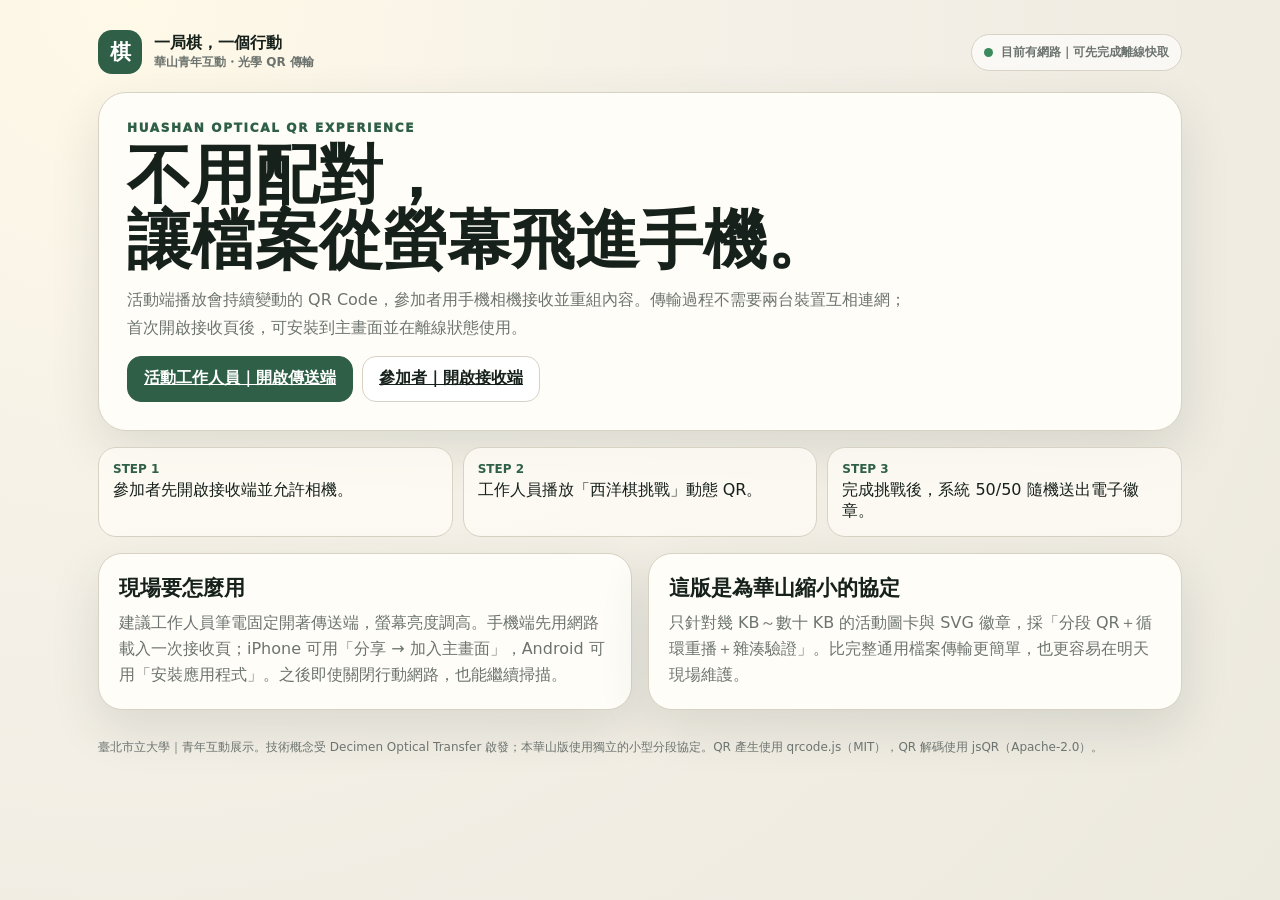
==== index.html @ f273555b "Add files via upload Initial Huashan optical QR" ====
<!doctype html><html lang="zh-Hant"><head><meta charset="utf-8"><meta name="viewport" content="width=device-width,initial-scale=1,viewport-fit=cover"><meta name="theme-color" content="#2f6047"><link rel="manifest" href="manifest.webmanifest"><link rel="stylesheet" href="styles.css"><title>一局棋，一個行動｜離線動態 QR</title></head><body>
<main class="shell"><header class="top"><div class="brand"><div class="mark">棋</div><div>一局棋，一個行動<small>華山青年互動・光學 QR 傳輸</small></div></div><div class="pill offline"><span class="dot" id="netDot"></span><span id="netText">檢查狀態</span></div></header>
<section class="hero"><div class="kicker">HUASHAN OPTICAL QR EXPERIENCE</div><h1>不用配對，<br>讓檔案從螢幕飛進手機。</h1><p>活動端播放會持續變動的 QR Code，參加者用手機相機接收並重組內容。傳輸過程不需要兩台裝置互相連網；首次開啟接收頁後，可安裝到主畫面並在離線狀態使用。</p><div class="actions"><a class="btn primary" href="sender.html">活動工作人員｜開啟傳送端</a><a class="btn" href="receiver.html">參加者｜開啟接收端</a></div></section>
<section class="steps"><div class="step"><b>STEP 1</b>參加者先開啟接收端並允許相機。</div><div class="step"><b>STEP 2</b>工作人員播放「西洋棋挑戰」動態 QR。</div><div class="step"><b>STEP 3</b>完成挑戰後，系統 50/50 隨機送出電子徽章。</div></section>
<section class="grid"><article class="card"><h2>現場要怎麼用</h2><p>建議工作人員筆電固定開著傳送端，螢幕亮度調高。手機端先用網路載入一次接收頁；iPhone 可用「分享 → 加入主畫面」，Android 可用「安裝應用程式」。之後即使關閉行動網路，也能繼續掃描。</p></article><article class="card"><h2>這版是為華山縮小的協定</h2><p>只針對幾 KB～數十 KB 的活動圖卡與 SVG 徽章，採「分段 QR＋循環重播＋雜湊驗證」。比完整通用檔案傳輸更簡單，也更容易在明天現場維護。</p></article></section>
<footer class="footer">臺北市立大學｜青年互動展示。技術概念受 Decimen Optical Transfer 啟發；本華山版使用獨立的小型分段協定。QR 產生使用 qrcode.js（MIT），QR 解碼使用 jsQR（Apache-2.0）。</footer></main>
<script>function net(){const on=navigator.onLine;document.querySelector('#netDot').className='dot '+(on?'ok':'bad');document.querySelector('#netText').textContent=on?'目前有網路｜可先完成離線快取':'目前離線｜若曾載入過即可使用'}addEventListener('online',net);addEventListener('offline',net);net();if('serviceWorker'in navigator)navigator.serviceWorker.register('./sw.js').catch(()=>{});</script></body></html>
---- styles.css ----
:root{--bg:#f4f0e7;--paper:#fffdf7;--ink:#17211c;--muted:#6d746f;--green:#2f6047;--green2:#173e2c;--gold:#d9ad45;--red:#a94a43;--line:#d8d2c5;--shadow:0 18px 50px rgba(32,49,39,.12);font-family:"Noto Sans TC","PingFang TC","Microsoft JhengHei",system-ui,sans-serif;color:var(--ink);background:var(--bg)}*{box-sizing:border-box}body{margin:0;background:radial-gradient(circle at 10% 0%,#fff9e8 0,#f4f0e7 42%,#ece9df 100%);min-height:100vh;color:var(--ink)}a{color:inherit}.shell{max-width:1120px;margin:0 auto;padding:18px}.top{display:flex;align-items:center;justify-content:space-between;gap:12px;padding:12px 0 18px}.brand{display:flex;align-items:center;gap:12px;font-weight:900}.mark{width:44px;height:44px;border-radius:14px;background:var(--green);color:#fff;display:grid;place-items:center;font-size:21px}.brand small{display:block;color:var(--muted);font-size:12px;font-weight:700}.pill{border:1px solid var(--line);border-radius:999px;padding:9px 12px;background:rgba(255,255,255,.65);font-size:12px;font-weight:800;color:var(--muted)}.hero{background:var(--paper);border:1px solid var(--line);border-radius:28px;padding:28px;box-shadow:var(--shadow)}.kicker{color:var(--green);font-size:12px;font-weight:1000;letter-spacing:.14em}.hero h1{font-size:clamp(34px,6vw,64px);line-height:1.02;margin:8px 0 12px}.hero p{color:var(--muted);line-height:1.75;max-width:780px;margin:0}.grid{display:grid;grid-template-columns:1fr 1fr;gap:16px;margin-top:16px}.card{background:var(--paper);border:1px solid var(--line);border-radius:24px;padding:20px;box-shadow:var(--shadow)}.card h2{margin:0 0 8px;font-size:21px}.card p{margin:0;color:var(--muted);line-height:1.65}.btn{appearance:none;border:1px solid var(--line);background:#fff;color:var(--ink);min-height:46px;padding:11px 16px;border-radius:14px;font-weight:900;cursor:pointer}.btn:hover{filter:brightness(.99)}.btn.primary{background:var(--green);border-color:var(--green);color:#fff}.btn.gold{background:var(--gold);border-color:var(--gold);color:#1d221f}.btn.danger{background:#fff3f1;border-color:#e4b8b3;color:#7b2f2a}.btn:disabled{opacity:.45;cursor:not-allowed}.actions{display:flex;gap:9px;flex-wrap:wrap;margin-top:14px}.status{border:1px solid var(--line);background:#f7f5ef;border-radius:16px;padding:12px 14px;margin-top:14px;color:var(--muted);font-size:13px;line-height:1.55}.status strong{color:var(--ink)}.qr-stage{background:#111815;border-radius:26px;padding:20px;display:grid;place-items:center;min-height:560px;position:relative;overflow:hidden}.qr-paper{background:#fff;border-radius:18px;padding:18px;display:grid;place-items:center;box-shadow:0 14px 36px rgba(0,0,0,.28)}#qrcode canvas,#qrcode img{display:block;max-width:min(68vw,520px);height:auto!important}.qr-meta{position:absolute;left:16px;right:16px;bottom:14px;color:#e8eee9;display:flex;justify-content:space-between;gap:10px;flex-wrap:wrap;font-size:12px;font-weight:800;text-shadow:0 1px 2px #000}.kiosk{display:grid;grid-template-columns:minmax(300px,.68fr) minmax(420px,1.32fr);gap:16px}.choice{display:grid;gap:10px}.choice .btn{width:100%;text-align:left;padding:16px}.choice .btn span{display:block;font-size:12px;font-weight:700;opacity:.68;margin-top:3px}.badge-result{border:1px dashed #bba45f;background:#fff9e6;border-radius:16px;padding:12px;margin-top:12px;display:none}.badge-result.show{display:block}.camera-card{overflow:hidden}.video-wrap{position:relative;border-radius:22px;overflow:hidden;background:#111815;aspect-ratio:3/4;max-height:640px}.video-wrap video{width:100%;height:100%;object-fit:cover;display:block}.scan-guide{position:absolute;inset:12%;border:3px solid rgba(255,255,255,.92);border-radius:24px;box-shadow:0 0 0 999px rgba(0,0,0,.16)}.scan-guide:before,.scan-guide:after{content:"";position:absolute;width:34px;height:34px;border-color:var(--gold)}.scan-guide:before{left:-3px;top:-3px;border-left:6px solid var(--gold);border-top:6px solid var(--gold);border-radius:10px 0 0}.scan-guide:after{right:-3px;bottom:-3px;border-right:6px solid var(--gold);border-bottom:6px solid var(--gold);border-radius:0 0 10px}.progress{height:12px;border-radius:999px;background:#e4e0d7;overflow:hidden;margin-top:12px}.progress>div{height:100%;width:0;background:var(--green);transition:width .15s ease}.receive-result{display:none;margin-top:14px}.receive-result.show{display:block}.preview{border:1px solid var(--line);border-radius:18px;padding:10px;background:white;text-align:center}.preview img{max-width:100%;max-height:520px;display:block;margin:auto}.small{font-size:12px;color:var(--muted);line-height:1.55}.offline{display:flex;align-items:center;gap:8px}.dot{width:9px;height:9px;border-radius:50%;background:#aaa}.dot.ok{background:#3b8b5d}.dot.bad{background:#b85c52}.footer{padding:28px 0 10px;color:var(--muted);font-size:12px;line-height:1.6}.steps{display:grid;grid-template-columns:repeat(3,1fr);gap:10px;margin-top:16px}.step{background:rgba(255,253,247,.78);border:1px solid var(--line);border-radius:18px;padding:14px}.step b{display:block;color:var(--green);font-size:12px;margin-bottom:4px}.code-note{font-family:ui-monospace,SFMono-Regular,Menlo,monospace;font-size:11px;word-break:break-all;background:#f2f0ea;border-radius:12px;padding:10px;margin-top:10px;color:#5d655f}@media(max-width:840px){.grid,.kiosk{grid-template-columns:1fr}.qr-stage{min-height:430px}.steps{grid-template-columns:1fr}.hero{padding:22px}.shell{padding:12px}.brand small{display:none}}@media(prefers-reduced-motion:reduce){*{scroll-behavior:auto!important;transition:none!important}}
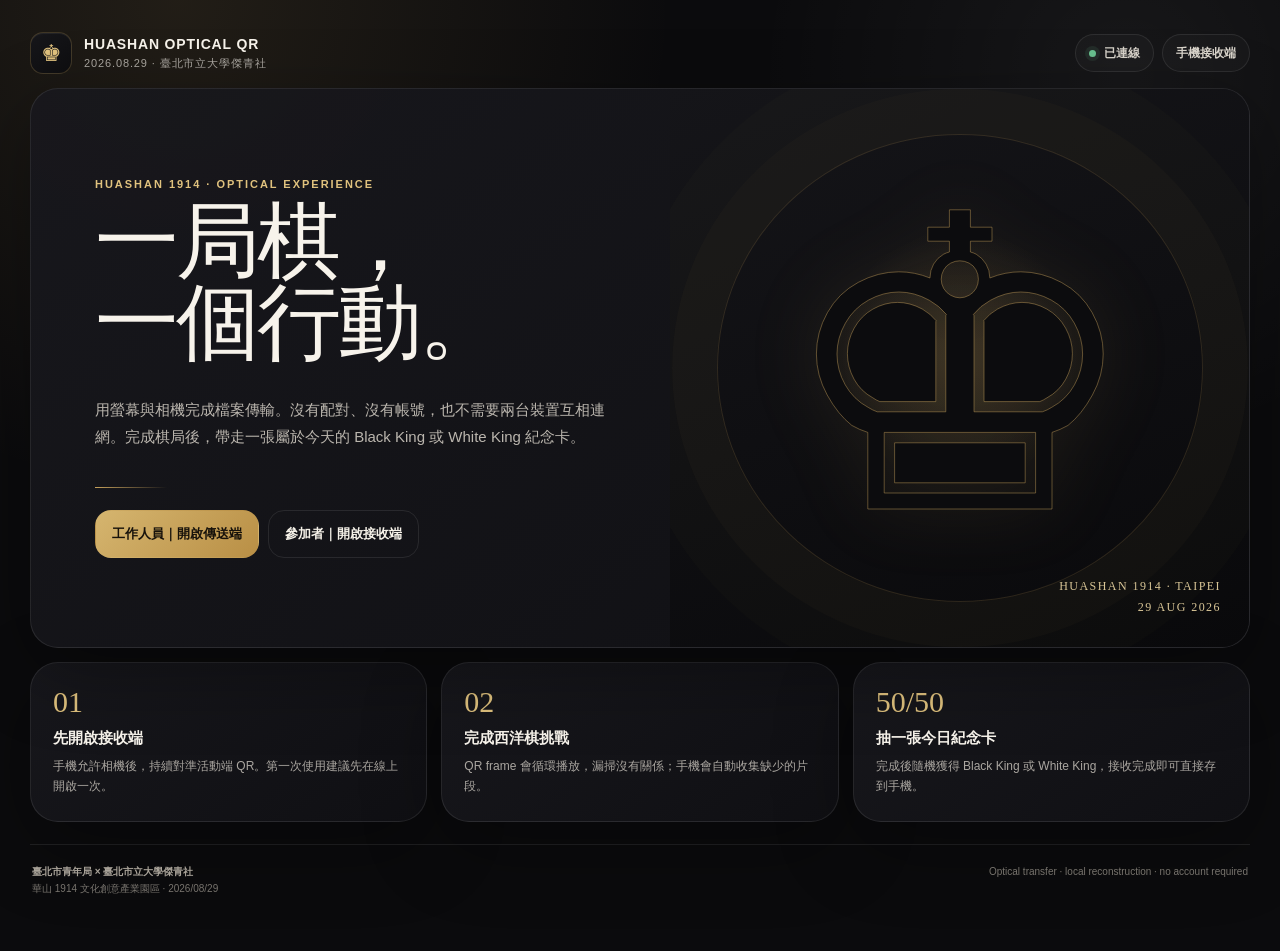
==== commit 6de0d744: "Add files via upload" ====
--- a/index.html
+++ b/index.html
@@ -1,7 +1,79 @@
-<!doctype html><html lang="zh-Hant"><head><meta charset="utf-8"><meta name="viewport" content="width=device-width,initial-scale=1,viewport-fit=cover"><meta name="theme-color" content="#2f6047"><link rel="manifest" href="manifest.webmanifest"><link rel="stylesheet" href="styles.css"><title>一局棋，一個行動｜離線動態 QR</title></head><body>
-<main class="shell"><header class="top"><div class="brand"><div class="mark">棋</div><div>一局棋，一個行動<small>華山青年互動・光學 QR 傳輸</small></div></div><div class="pill offline"><span class="dot" id="netDot"></span><span id="netText">檢查狀態</span></div></header>
-<section class="hero"><div class="kicker">HUASHAN OPTICAL QR EXPERIENCE</div><h1>不用配對，<br>讓檔案從螢幕飛進手機。</h1><p>活動端播放會持續變動的 QR Code，參加者用手機相機接收並重組內容。傳輸過程不需要兩台裝置互相連網；首次開啟接收頁後，可安裝到主畫面並在離線狀態使用。</p><div class="actions"><a class="btn primary" href="sender.html">活動工作人員｜開啟傳送端</a><a class="btn" href="receiver.html">參加者｜開啟接收端</a></div></section>
-<section class="steps"><div class="step"><b>STEP 1</b>參加者先開啟接收端並允許相機。</div><div class="step"><b>STEP 2</b>工作人員播放「西洋棋挑戰」動態 QR。</div><div class="step"><b>STEP 3</b>完成挑戰後，系統 50/50 隨機送出電子徽章。</div></section>
-<section class="grid"><article class="card"><h2>現場要怎麼用</h2><p>建議工作人員筆電固定開著傳送端，螢幕亮度調高。手機端先用網路載入一次接收頁；iPhone 可用「分享 → 加入主畫面」，Android 可用「安裝應用程式」。之後即使關閉行動網路，也能繼續掃描。</p></article><article class="card"><h2>這版是為華山縮小的協定</h2><p>只針對幾 KB～數十 KB 的活動圖卡與 SVG 徽章，採「分段 QR＋循環重播＋雜湊驗證」。比完整通用檔案傳輸更簡單，也更容易在明天現場維護。</p></article></section>
-<footer class="footer">臺北市立大學｜青年互動展示。技術概念受 Decimen Optical Transfer 啟發；本華山版使用獨立的小型分段協定。QR 產生使用 qrcode.js（MIT），QR 解碼使用 jsQR（Apache-2.0）。</footer></main>
-<script>function net(){const on=navigator.onLine;document.querySelector('#netDot').className='dot '+(on?'ok':'bad');document.querySelector('#netText').textContent=on?'目前有網路｜可先完成離線快取':'目前離線｜若曾載入過即可使用'}addEventListener('online',net);addEventListener('offline',net);net();if('serviceWorker'in navigator)navigator.serviceWorker.register('./sw.js').catch(()=>{});</script></body></html>
+<!doctype html>
+<html lang="zh-Hant">
+<head>
+  <meta charset="utf-8">
+  <meta name="viewport" content="width=device-width,initial-scale=1,viewport-fit=cover">
+  <meta name="theme-color" content="#0b0b0d">
+  <link rel="manifest" href="manifest.webmanifest">
+  <link rel="stylesheet" href="styles.css">
+  <title>Huashan Optical QR｜一局棋，一個行動</title>
+</head>
+<body>
+  <main class="site-shell">
+    <header class="site-header">
+      <a class="brand" href="index.html">
+        <div class="brand-mark">♚</div>
+        <div class="brand-copy">
+          <strong>HUASHAN OPTICAL QR</strong>
+          <span>2026.08.29 · 臺北市立大學傑青社</span>
+        </div>
+      </a>
+      <div class="top-actions">
+        <div class="status-pill"><span class="dot" id="netDot"></span><span id="netText">檢查連線</span></div>
+        <a class="nav-link" href="receiver.html">手機接收端</a>
+      </div>
+    </header>
+
+    <section class="panel home-hero">
+      <div class="home-copy">
+        <div class="eyebrow">HUASHAN 1914 · OPTICAL EXPERIENCE</div>
+        <h1 class="display-title">一局棋，<br>一個行動。</h1>
+        <p class="lead">用螢幕與相機完成檔案傳輸。沒有配對、沒有帳號，也不需要兩台裝置互相連網。完成棋局後，帶走一張屬於今天的 Black King 或 White King 紀念卡。</p>
+        <div class="gold-line"></div>
+        <div class="actions-row">
+          <a class="btn primary" href="sender.html">工作人員｜開啟傳送端</a>
+          <a class="btn ghost" href="receiver.html">參加者｜開啟接收端</a>
+        </div>
+      </div>
+      <div class="home-visual">
+        <div class="event-stamp">HUASHAN 1914 · TAIPEI<br>29 AUG 2026</div>
+      </div>
+    </section>
+
+    <section class="home-grid">
+      <article class="panel info-card">
+        <div class="info-num">01</div>
+        <h3>先開啟接收端</h3>
+        <p>手機允許相機後，持續對準活動端 QR。第一次使用建議先在線上開啟一次。</p>
+      </article>
+      <article class="panel info-card">
+        <div class="info-num">02</div>
+        <h3>完成西洋棋挑戰</h3>
+        <p>QR frame 會循環播放，漏掃沒有關係；手機會自動收集缺少的片段。</p>
+      </article>
+      <article class="panel info-card">
+        <div class="info-num">50/50</div>
+        <h3>抽一張今日紀念卡</h3>
+        <p>完成後隨機獲得 Black King 或 White King，接收完成即可直接存到手機。</p>
+      </article>
+    </section>
+
+    <footer class="footer">
+      <div><strong>臺北市青年局 × 臺北市立大學傑青社</strong><br>華山 1914 文化創意產業園區 · 2026/08/29</div>
+      <div>Optical transfer · local reconstruction · no account required</div>
+    </footer>
+  </main>
+
+  <script>
+    function updateNetwork(){
+      const online=navigator.onLine;
+      document.querySelector('#netDot').className='dot '+(online?'ok':'bad');
+      document.querySelector('#netText').textContent=online?'已連線':'離線模式';
+    }
+    addEventListener('online',updateNetwork);
+    addEventListener('offline',updateNetwork);
+    updateNetwork();
+    if('serviceWorker' in navigator) navigator.serviceWorker.register('./sw.js').catch(()=>{});
+  </script>
+</body>
+</html>
--- a/styles.css
+++ b/styles.css
@@ -1 +1,266 @@
-:root{--bg:#f4f0e7;--paper:#fffdf7;--ink:#17211c;--muted:#6d746f;--green:#2f6047;--green2:#173e2c;--gold:#d9ad45;--red:#a94a43;--line:#d8d2c5;--shadow:0 18px 50px rgba(32,49,39,.12);font-family:"Noto Sans TC","PingFang TC","Microsoft JhengHei",system-ui,sans-serif;color:var(--ink);background:var(--bg)}*{box-sizing:border-box}body{margin:0;background:radial-gradient(circle at 10% 0%,#fff9e8 0,#f4f0e7 42%,#ece9df 100%);min-height:100vh;color:var(--ink)}a{color:inherit}.shell{max-width:1120px;margin:0 auto;padding:18px}.top{display:flex;align-items:center;justify-content:space-between;gap:12px;padding:12px 0 18px}.brand{display:flex;align-items:center;gap:12px;font-weight:900}.mark{width:44px;height:44px;border-radius:14px;background:var(--green);color:#fff;display:grid;place-items:center;font-size:21px}.brand small{display:block;color:var(--muted);font-size:12px;font-weight:700}.pill{border:1px solid var(--line);border-radius:999px;padding:9px 12px;background:rgba(255,255,255,.65);font-size:12px;font-weight:800;color:var(--muted)}.hero{background:var(--paper);border:1px solid var(--line);border-radius:28px;padding:28px;box-shadow:var(--shadow)}.kicker{color:var(--green);font-size:12px;font-weight:1000;letter-spacing:.14em}.hero h1{font-size:clamp(34px,6vw,64px);line-height:1.02;margin:8px 0 12px}.hero p{color:var(--muted);line-height:1.75;max-width:780px;margin:0}.grid{display:grid;grid-template-columns:1fr 1fr;gap:16px;margin-top:16px}.card{background:var(--paper);border:1px solid var(--line);border-radius:24px;padding:20px;box-shadow:var(--shadow)}.card h2{margin:0 0 8px;font-size:21px}.card p{margin:0;color:var(--muted);line-height:1.65}.btn{appearance:none;border:1px solid var(--line);background:#fff;color:var(--ink);min-height:46px;padding:11px 16px;border-radius:14px;font-weight:900;cursor:pointer}.btn:hover{filter:brightness(.99)}.btn.primary{background:var(--green);border-color:var(--green);color:#fff}.btn.gold{background:var(--gold);border-color:var(--gold);color:#1d221f}.btn.danger{background:#fff3f1;border-color:#e4b8b3;color:#7b2f2a}.btn:disabled{opacity:.45;cursor:not-allowed}.actions{display:flex;gap:9px;flex-wrap:wrap;margin-top:14px}.status{border:1px solid var(--line);background:#f7f5ef;border-radius:16px;padding:12px 14px;margin-top:14px;color:var(--muted);font-size:13px;line-height:1.55}.status strong{color:var(--ink)}.qr-stage{background:#111815;border-radius:26px;padding:20px;display:grid;place-items:center;min-height:560px;position:relative;overflow:hidden}.qr-paper{background:#fff;border-radius:18px;padding:18px;display:grid;place-items:center;box-shadow:0 14px 36px rgba(0,0,0,.28)}#qrcode canvas,#qrcode img{display:block;max-width:min(68vw,520px);height:auto!important}.qr-meta{position:absolute;left:16px;right:16px;bottom:14px;color:#e8eee9;display:flex;justify-content:space-between;gap:10px;flex-wrap:wrap;font-size:12px;font-weight:800;text-shadow:0 1px 2px #000}.kiosk{display:grid;grid-template-columns:minmax(300px,.68fr) minmax(420px,1.32fr);gap:16px}.choice{display:grid;gap:10px}.choice .btn{width:100%;text-align:left;padding:16px}.choice .btn span{display:block;font-size:12px;font-weight:700;opacity:.68;margin-top:3px}.badge-result{border:1px dashed #bba45f;background:#fff9e6;border-radius:16px;padding:12px;margin-top:12px;display:none}.badge-result.show{display:block}.camera-card{overflow:hidden}.video-wrap{position:relative;border-radius:22px;overflow:hidden;background:#111815;aspect-ratio:3/4;max-height:640px}.video-wrap video{width:100%;height:100%;object-fit:cover;display:block}.scan-guide{position:absolute;inset:12%;border:3px solid rgba(255,255,255,.92);border-radius:24px;box-shadow:0 0 0 999px rgba(0,0,0,.16)}.scan-guide:before,.scan-guide:after{content:"";position:absolute;width:34px;height:34px;border-color:var(--gold)}.scan-guide:before{left:-3px;top:-3px;border-left:6px solid var(--gold);border-top:6px solid var(--gold);border-radius:10px 0 0}.scan-guide:after{right:-3px;bottom:-3px;border-right:6px solid var(--gold);border-bottom:6px solid var(--gold);border-radius:0 0 10px}.progress{height:12px;border-radius:999px;background:#e4e0d7;overflow:hidden;margin-top:12px}.progress>div{height:100%;width:0;background:var(--green);transition:width .15s ease}.receive-result{display:none;margin-top:14px}.receive-result.show{display:block}.preview{border:1px solid var(--line);border-radius:18px;padding:10px;background:white;text-align:center}.preview img{max-width:100%;max-height:520px;display:block;margin:auto}.small{font-size:12px;color:var(--muted);line-height:1.55}.offline{display:flex;align-items:center;gap:8px}.dot{width:9px;height:9px;border-radius:50%;background:#aaa}.dot.ok{background:#3b8b5d}.dot.bad{background:#b85c52}.footer{padding:28px 0 10px;color:var(--muted);font-size:12px;line-height:1.6}.steps{display:grid;grid-template-columns:repeat(3,1fr);gap:10px;margin-top:16px}.step{background:rgba(255,253,247,.78);border:1px solid var(--line);border-radius:18px;padding:14px}.step b{display:block;color:var(--green);font-size:12px;margin-bottom:4px}.code-note{font-family:ui-monospace,SFMono-Regular,Menlo,monospace;font-size:11px;word-break:break-all;background:#f2f0ea;border-radius:12px;padding:10px;margin-top:10px;color:#5d655f}@media(max-width:840px){.grid,.kiosk{grid-template-columns:1fr}.qr-stage{min-height:430px}.steps{grid-template-columns:1fr}.hero{padding:22px}.shell{padding:12px}.brand small{display:none}}@media(prefers-reduced-motion:reduce){*{scroll-behavior:auto!important;transition:none!important}}
+:root{
+  --bg:#0b0b0d;
+  --panel:#121216;
+  --panel-2:#17171c;
+  --ivory:#f4efe5;
+  --paper:#fbf8f1;
+  --gold:#c6a15b;
+  --gold-2:#e0c27e;
+  --line:rgba(198,161,91,.26);
+  --line-soft:rgba(255,255,255,.09);
+  --text:#f7f3eb;
+  --muted:#aaa6a0;
+  --ink:#171616;
+  --success:#69c18f;
+  --danger:#d97474;
+  --shadow:0 24px 80px rgba(0,0,0,.32);
+  --radius:28px;
+}
+*{box-sizing:border-box}
+html{scroll-behavior:smooth}
+html,body{margin:0;min-height:100%;background:var(--bg);color:var(--text);font-family:"PingFang TC","Noto Sans TC","Microsoft JhengHei",-apple-system,BlinkMacSystemFont,"Segoe UI",sans-serif}
+body{
+  background:
+    radial-gradient(circle at 14% 0%,rgba(198,161,91,.12),transparent 34%),
+    radial-gradient(circle at 88% 8%,rgba(255,255,255,.05),transparent 26%),
+    #0b0b0d;
+}
+a{color:inherit;text-decoration:none}
+button,input{font:inherit}
+button{color:inherit}
+::selection{background:var(--gold);color:#111}
+
+.site-shell{width:min(1220px,calc(100% - 32px));margin:0 auto;padding:18px 0 54px}
+.site-header{height:70px;display:flex;align-items:center;justify-content:space-between;gap:18px}
+.brand{display:flex;align-items:center;gap:12px;min-width:0}
+.brand-mark{
+  width:42px;height:42px;border-radius:13px;display:grid;place-items:center;
+  border:1px solid var(--line);background:linear-gradient(145deg,#17171b,#0e0e10);
+  color:var(--gold-2);font-family:Georgia,serif;font-size:23px;box-shadow:inset 0 1px rgba(255,255,255,.06)
+}
+.brand-copy{line-height:1.15;white-space:nowrap}
+.brand-copy strong{display:block;font-size:14px;letter-spacing:.06em}
+.brand-copy span{display:block;color:var(--muted);font-size:11px;margin-top:5px;letter-spacing:.08em}
+.top-actions{display:flex;align-items:center;gap:8px}
+.nav-link,.status-pill{
+  min-height:38px;padding:0 13px;border:1px solid var(--line-soft);border-radius:999px;
+  display:inline-flex;align-items:center;justify-content:center;gap:8px;
+  background:rgba(255,255,255,.025);color:#d9d4cb;font-size:12px;font-weight:700
+}
+.nav-link:hover{border-color:var(--line);background:rgba(198,161,91,.06)}
+.status-pill .dot{width:7px;height:7px;border-radius:50%;background:#7b7772}
+.status-pill .dot.ok{background:var(--success);box-shadow:0 0 0 4px rgba(105,193,143,.1)}
+.status-pill .dot.bad{background:var(--danger)}
+
+.eyebrow{
+  color:var(--gold-2);font-size:11px;font-weight:800;letter-spacing:.18em;text-transform:uppercase
+}
+.display-title{
+  font-family:Georgia,"Times New Roman","Noto Serif TC",serif;
+  font-weight:500;letter-spacing:-.035em;line-height:.96;margin:12px 0 18px
+}
+.lead{color:#bbb6ae;line-height:1.8;font-size:15px}
+.gold-line{width:72px;height:1px;background:linear-gradient(90deg,var(--gold),transparent);margin:22px 0}
+
+.btn{
+  border:1px solid var(--line-soft);background:#19191e;color:#f6f2e9;
+  min-height:48px;padding:11px 16px;border-radius:16px;font-weight:800;font-size:13px;
+  cursor:pointer;display:inline-flex;align-items:center;justify-content:center;gap:9px;
+  transition:.2s ease;box-shadow:none
+}
+.btn:hover{transform:translateY(-1px);border-color:var(--line);background:#202027}
+.btn:active{transform:translateY(0)}
+.btn.primary{background:linear-gradient(135deg,#d5b56f,#b98f45);border-color:transparent;color:#17120b}
+.btn.primary:hover{background:linear-gradient(135deg,#e0c27e,#c79d52)}
+.btn.light{background:var(--paper);color:#171616;border-color:transparent}
+.btn.ghost{background:transparent}
+.btn.danger{background:rgba(217,116,116,.09);color:#efadad;border-color:rgba(217,116,116,.28)}
+.btn .btn-copy{text-align:left;line-height:1.18}
+.btn .btn-copy small{display:block;font-size:10px;font-weight:600;opacity:.65;margin-top:4px}
+.actions-row{display:flex;flex-wrap:wrap;gap:9px}
+
+.panel{
+  background:linear-gradient(145deg,rgba(24,24,29,.96),rgba(16,16,20,.96));
+  border:1px solid var(--line-soft);border-radius:var(--radius);box-shadow:var(--shadow)
+}
+.panel-inner{padding:24px}
+.divider{height:1px;background:var(--line-soft);margin:20px 0}
+
+.home-hero{
+  min-height:560px;display:grid;grid-template-columns:1.05fr .95fr;overflow:hidden;position:relative
+}
+.home-copy{padding:clamp(30px,5vw,64px);display:flex;flex-direction:column;justify-content:center;z-index:2}
+.home-copy .display-title{font-size:clamp(46px,7vw,84px);max-width:720px}
+.home-visual{
+  min-height:520px;position:relative;overflow:hidden;
+  background:
+   radial-gradient(circle at 50% 48%,rgba(198,161,91,.19),transparent 31%),
+   linear-gradient(160deg,#151519,#09090b)
+}
+.home-visual:before{
+  content:"♚";position:absolute;inset:0;display:grid;place-items:center;
+  font-family:Georgia,serif;font-size:clamp(210px,32vw,430px);color:#0c0c0e;
+  -webkit-text-stroke:1px rgba(198,161,91,.45);
+  text-shadow:0 0 80px rgba(198,161,91,.12)
+}
+.home-visual:after{
+  content:"";position:absolute;inset:8%;border:1px solid rgba(198,161,91,.18);border-radius:50%;
+  box-shadow:0 0 0 45px rgba(198,161,91,.025),0 0 0 90px rgba(198,161,91,.015)
+}
+.event-stamp{
+  position:absolute;right:28px;bottom:28px;z-index:2;text-align:right;
+  color:#d8c596;font-family:Georgia,serif;letter-spacing:.12em;font-size:12px;line-height:1.8
+}
+.home-grid{display:grid;grid-template-columns:repeat(3,1fr);gap:14px;margin-top:14px}
+.info-card{padding:22px;min-height:160px}
+.info-num{font-family:Georgia,serif;color:var(--gold-2);font-size:30px}
+.info-card h3{font-size:15px;margin:10px 0 8px}
+.info-card p{color:var(--muted);font-size:12px;line-height:1.7;margin:0}
+
+.kiosk-layout{display:grid;grid-template-columns:minmax(320px,.72fr) minmax(520px,1.28fr);gap:16px}
+.control-panel{min-height:720px}
+.control-panel .display-title{font-size:42px}
+.control-list{display:grid;gap:10px;margin-top:20px}
+.control-btn{
+  width:100%;min-height:76px;border-radius:18px;padding:15px 16px;text-align:left;justify-content:flex-start
+}
+.step-chip{
+  flex:0 0 auto;width:32px;height:32px;border-radius:10px;display:grid;place-items:center;
+  border:1px solid var(--line);font-family:Georgia,serif;color:var(--gold-2)
+}
+.control-btn.primary .step-chip{border-color:rgba(20,15,6,.22);color:#221707}
+.control-btn strong{display:block;font-size:13px}
+.control-btn small{display:block;margin-top:5px;font-size:10px;opacity:.62;font-weight:600}
+
+.result-card{
+  display:none;grid-template-columns:76px 1fr;gap:14px;align-items:center;
+  margin-top:16px;padding:12px;border:1px solid rgba(198,161,91,.28);
+  background:rgba(198,161,91,.07);border-radius:18px
+}
+.result-card.show{display:grid}
+.result-thumb{width:76px;aspect-ratio:5/7;object-fit:cover;border-radius:10px;background:#111;border:1px solid var(--line)}
+.result-card .label{font-size:10px;color:var(--gold-2);letter-spacing:.14em}
+.result-card .name{font-family:Georgia,serif;font-size:19px;margin-top:4px}
+.result-card .sub{font-size:10px;color:var(--muted);margin-top:4px}
+
+.status-box{
+  margin-top:16px;padding:13px 14px;border:1px solid var(--line-soft);border-radius:16px;
+  background:rgba(255,255,255,.025);font-size:11px;line-height:1.65;color:var(--muted)
+}
+.status-box strong{color:#eee8dd}
+.speed-control{display:flex;align-items:center;justify-content:space-between;gap:10px;margin-top:14px}
+.speed-buttons{display:flex;gap:6px}
+.mini-btn{
+  width:38px;height:38px;border-radius:12px;border:1px solid var(--line-soft);background:#17171c;
+  cursor:pointer;color:#e8e2d7;font-weight:900
+}
+.mini-btn:hover{border-color:var(--line)}
+.speed-label{font-size:11px;color:var(--muted)}
+
+.qr-stage{
+  min-height:720px;border-radius:var(--radius);position:relative;overflow:hidden;
+  border:1px solid var(--line-soft);
+  background:
+    radial-gradient(circle at 50% 34%,rgba(198,161,91,.12),transparent 28%),
+    linear-gradient(160deg,#111114,#070709);
+  display:flex;flex-direction:column;align-items:center;justify-content:center;padding:32px
+}
+.qr-stage:before{
+  content:"";position:absolute;inset:22px;border:1px solid rgba(198,161,91,.16);border-radius:22px;pointer-events:none
+}
+.stage-label{position:absolute;top:37px;left:42px;color:#a49e94;font-size:9px;letter-spacing:.18em;font-weight:800}
+.stage-live{position:absolute;top:34px;right:42px;font-size:10px;color:#8f8a82;display:flex;align-items:center;gap:7px}
+.stage-live i{width:6px;height:6px;background:var(--gold);border-radius:50%;box-shadow:0 0 0 5px rgba(198,161,91,.08)}
+.qr-frame{
+  width:min(72vw,560px);aspect-ratio:1;background:white;border-radius:22px;padding:18px;
+  box-shadow:0 30px 80px rgba(0,0,0,.42),0 0 0 1px rgba(255,255,255,.08);
+  display:grid;place-items:center;position:relative;z-index:2
+}
+.qr-frame:before,.qr-frame:after{
+  content:"";position:absolute;width:34px;height:34px;border-color:var(--gold);opacity:.7
+}
+.qr-frame:before{left:-10px;top:-10px;border-left:1px solid;border-top:1px solid}
+.qr-frame:after{right:-10px;bottom:-10px;border-right:1px solid;border-bottom:1px solid}
+.qr-frame #qrcode,.qr-frame #qrcode img,.qr-frame #qrcode canvas{width:100%!important;height:100%!important;display:block}
+.qr-meta{
+  width:min(72vw,560px);margin-top:18px;display:flex;justify-content:space-between;gap:14px;
+  color:#aaa49a;font-size:10px;letter-spacing:.03em;position:relative;z-index:2
+}
+.qr-meta strong{color:#ece6db;font-weight:700}
+.stage-hint{
+  position:absolute;bottom:35px;color:#6f6a64;font-size:9px;letter-spacing:.12em;text-align:center
+}
+
+.receiver-layout{display:grid;grid-template-columns:minmax(320px,.82fr) minmax(0,1.18fr);gap:16px}
+.camera-panel{padding:20px}
+.camera-wrap{
+  position:relative;overflow:hidden;border-radius:22px;background:#050506;aspect-ratio:3/4;border:1px solid var(--line-soft)
+}
+.camera-wrap video{width:100%;height:100%;object-fit:cover;display:block}
+.scan-shade{position:absolute;inset:0;box-shadow:inset 0 0 0 999px rgba(0,0,0,.22);pointer-events:none}
+.scan-box{
+  position:absolute;inset:16%;border:1px solid rgba(224,194,126,.9);border-radius:24px;
+  box-shadow:0 0 30px rgba(198,161,91,.08)
+}
+.scan-box:before,.scan-box:after{
+  content:"";position:absolute;width:30px;height:30px;border-color:#f1d89d
+}
+.scan-box:before{left:-1px;top:-1px;border-left:3px solid;border-top:3px solid;border-radius:10px 0 0 0}
+.scan-box:after{right:-1px;bottom:-1px;border-right:3px solid;border-bottom:3px solid;border-radius:0 0 10px 0}
+.camera-actions{display:grid;grid-template-columns:1fr auto;gap:8px;margin-top:12px}
+.progress-wrap{margin-top:14px}
+.progress-head{display:flex;justify-content:space-between;color:var(--muted);font-size:10px;margin-bottom:7px}
+.progress{height:7px;border-radius:999px;background:#24242a;overflow:hidden}
+.progress>div{height:100%;width:0;background:linear-gradient(90deg,#ad8645,#e3c783);transition:width .15s}
+.receive-panel{padding:30px;display:flex;flex-direction:column;min-height:680px}
+.receive-panel .display-title{font-size:48px}
+.receive-empty{
+  flex:1;display:flex;align-items:center;justify-content:center;text-align:center;
+  border:1px dashed rgba(198,161,91,.22);border-radius:22px;margin-top:16px;min-height:320px;color:#6f6b65
+}
+.receive-empty .king{font-family:Georgia,serif;font-size:70px;color:#2a292d;display:block;margin-bottom:8px}
+.receive-result{display:none;margin-top:16px}
+.receive-result.show{display:block}
+.preview-wrap{
+  background:linear-gradient(145deg,#151519,#0e0e11);border:1px solid var(--line-soft);
+  padding:14px;border-radius:22px;display:grid;place-items:center;min-height:360px
+}
+.preview-wrap img{max-width:100%;max-height:520px;border-radius:14px;box-shadow:0 22px 50px rgba(0,0,0,.34)}
+.file-meta{margin:10px 0 0;color:var(--muted);font-size:10px;word-break:break-all}
+
+.footer{
+  margin-top:22px;padding:18px 2px 0;border-top:1px solid var(--line-soft);
+  color:#77736d;font-size:10px;line-height:1.7;display:flex;justify-content:space-between;gap:20px
+}
+.footer strong{color:#aaa49a}
+
+@media(max-width:920px){
+  .site-shell{width:min(100% - 22px,760px)}
+  .home-hero,.kiosk-layout,.receiver-layout{grid-template-columns:1fr}
+  .home-visual{min-height:390px}
+  .home-grid{grid-template-columns:1fr}
+  .control-panel,.qr-stage{min-height:auto}
+  .qr-stage{min-height:580px;padding:28px 16px}
+  .qr-frame,.qr-meta{width:min(82vw,520px)}
+  .receive-panel{min-height:auto}
+}
+@media(max-width:560px){
+  .site-header{height:62px}
+  .brand-copy span{display:none}
+  .status-pill{display:none}
+  .nav-link{padding:0 11px}
+  .home-copy{padding:28px 22px 34px}
+  .home-copy .display-title{font-size:48px}
+  .home-visual{min-height:330px}
+  .panel-inner{padding:20px}
+  .control-panel .display-title{font-size:36px}
+  .qr-stage{min-height:520px}
+  .qr-stage:before{inset:12px}
+  .stage-label{top:24px;left:24px}
+  .stage-live{top:22px;right:24px}
+  .stage-hint{bottom:22px}
+  .qr-frame,.qr-meta{width:min(84vw,440px)}
+  .receive-panel{padding:22px}
+  .receive-panel .display-title{font-size:39px}
+  .footer{flex-direction:column}
+}
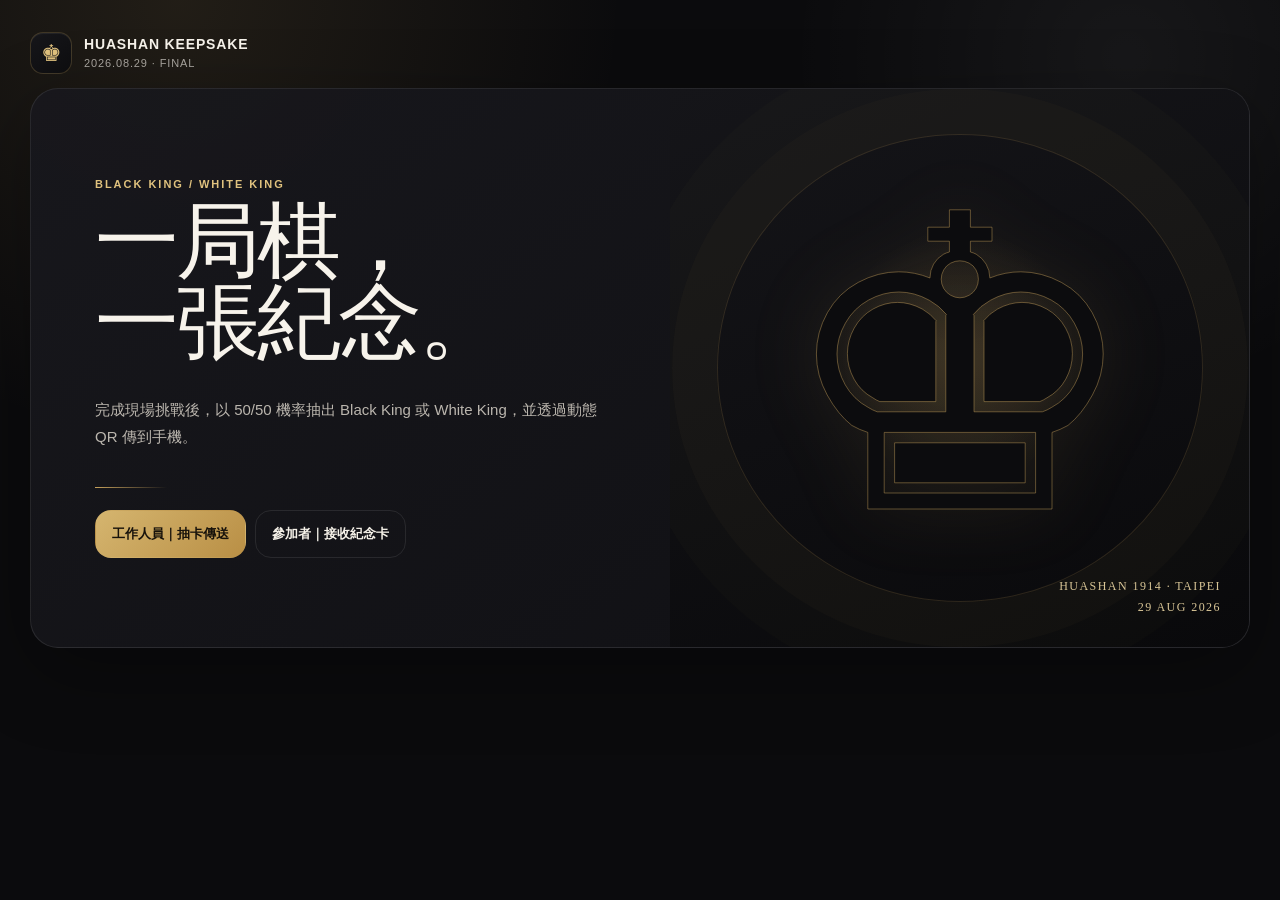
==== commit 74729dec: "Add files via upload" ====
--- a/index.html
+++ b/index.html
@@ -4,76 +4,49 @@
   <meta charset="utf-8">
   <meta name="viewport" content="width=device-width,initial-scale=1,viewport-fit=cover">
   <meta name="theme-color" content="#0b0b0d">
-  <link rel="manifest" href="manifest.webmanifest">
-  <link rel="stylesheet" href="styles.css">
-  <title>Huashan Optical QR｜一局棋，一個行動</title>
+  <link rel="stylesheet" href="styles.css?v=0829-final2">
+  <title>Huashan Keepsake｜一局棋，一個行動</title>
+<script>
+(async()=>{
+  try{
+    if(!sessionStorage.getItem('huashan-final-cache-cleared')){
+      sessionStorage.setItem('huashan-final-cache-cleared','1');
+      if('serviceWorker' in navigator){
+        const regs=await navigator.serviceWorker.getRegistrations();
+        await Promise.all(regs.map(r=>r.unregister()));
+      }
+      if('caches' in window){
+        const keys=await caches.keys();
+        await Promise.all(keys.map(k=>caches.delete(k)));
+      }
+      location.reload();
+    }
+  }catch(e){ console.warn('cache cleanup skipped',e); }
+})();
+</script>
 </head>
 <body>
   <main class="site-shell">
     <header class="site-header">
-      <a class="brand" href="index.html">
+      <div class="brand">
         <div class="brand-mark">♚</div>
-        <div class="brand-copy">
-          <strong>HUASHAN OPTICAL QR</strong>
-          <span>2026.08.29 · 臺北市立大學傑青社</span>
-        </div>
-      </a>
-      <div class="top-actions">
-        <div class="status-pill"><span class="dot" id="netDot"></span><span id="netText">檢查連線</span></div>
-        <a class="nav-link" href="receiver.html">手機接收端</a>
+        <div class="brand-copy"><strong>HUASHAN KEEPSAKE</strong><span>2026.08.29 · FINAL</span></div>
       </div>
     </header>
 
     <section class="panel home-hero">
       <div class="home-copy">
-        <div class="eyebrow">HUASHAN 1914 · OPTICAL EXPERIENCE</div>
-        <h1 class="display-title">一局棋，<br>一個行動。</h1>
-        <p class="lead">用螢幕與相機完成檔案傳輸。沒有配對、沒有帳號，也不需要兩台裝置互相連網。完成棋局後，帶走一張屬於今天的 Black King 或 White King 紀念卡。</p>
+        <div class="eyebrow">BLACK KING / WHITE KING</div>
+        <h1 class="display-title">一局棋，<br>一張紀念。</h1>
+        <p class="lead">完成現場挑戰後，以 50/50 機率抽出 Black King 或 White King，並透過動態 QR 傳到手機。</p>
         <div class="gold-line"></div>
         <div class="actions-row">
-          <a class="btn primary" href="sender.html">工作人員｜開啟傳送端</a>
-          <a class="btn ghost" href="receiver.html">參加者｜開啟接收端</a>
+          <a class="btn primary" href="sender-final2-0829.html">工作人員｜抽卡傳送</a>
+          <a class="btn ghost" href="receiver-final-0829.html">參加者｜接收紀念卡</a>
         </div>
       </div>
-      <div class="home-visual">
-        <div class="event-stamp">HUASHAN 1914 · TAIPEI<br>29 AUG 2026</div>
-      </div>
+      <div class="home-visual"><div class="event-stamp">HUASHAN 1914 · TAIPEI<br>29 AUG 2026</div></div>
     </section>
-
-    <section class="home-grid">
-      <article class="panel info-card">
-        <div class="info-num">01</div>
-        <h3>先開啟接收端</h3>
-        <p>手機允許相機後，持續對準活動端 QR。第一次使用建議先在線上開啟一次。</p>
-      </article>
-      <article class="panel info-card">
-        <div class="info-num">02</div>
-        <h3>完成西洋棋挑戰</h3>
-        <p>QR frame 會循環播放，漏掃沒有關係；手機會自動收集缺少的片段。</p>
-      </article>
-      <article class="panel info-card">
-        <div class="info-num">50/50</div>
-        <h3>抽一張今日紀念卡</h3>
-        <p>完成後隨機獲得 Black King 或 White King，接收完成即可直接存到手機。</p>
-      </article>
-    </section>
-
-    <footer class="footer">
-      <div><strong>臺北市青年局 × 臺北市立大學傑青社</strong><br>華山 1914 文化創意產業園區 · 2026/08/29</div>
-      <div>Optical transfer · local reconstruction · no account required</div>
-    </footer>
   </main>
-
-  <script>
-    function updateNetwork(){
-      const online=navigator.onLine;
-      document.querySelector('#netDot').className='dot '+(online?'ok':'bad');
-      document.querySelector('#netText').textContent=online?'已連線':'離線模式';
-    }
-    addEventListener('online',updateNetwork);
-    addEventListener('offline',updateNetwork);
-    updateNetwork();
-    if('serviceWorker' in navigator) navigator.serviceWorker.register('./sw.js').catch(()=>{});
-  </script>
 </body>
 </html>
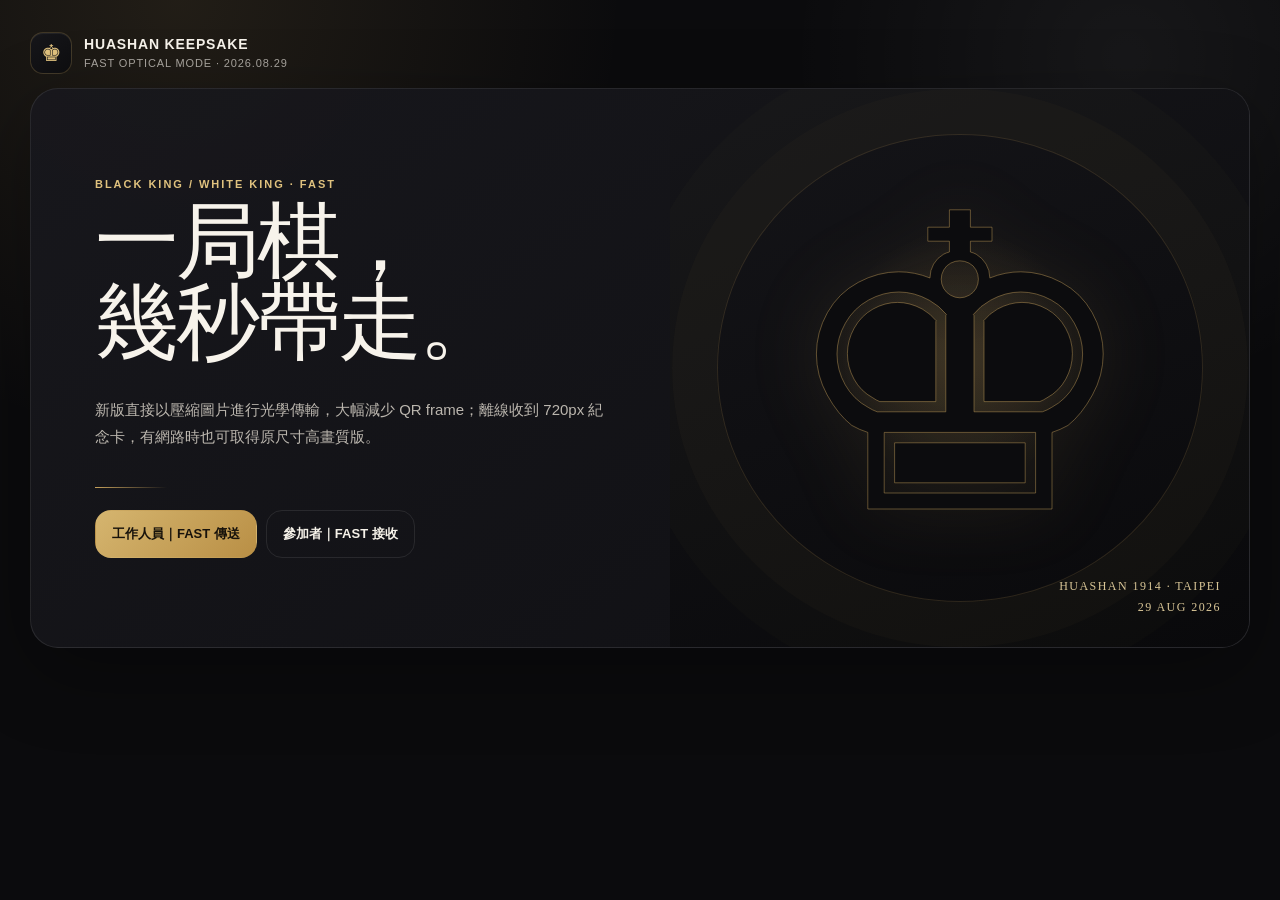
==== commit 050ae456: "Add files via upload" ====
--- a/index.html
+++ b/index.html
@@ -4,49 +4,31 @@
   <meta charset="utf-8">
   <meta name="viewport" content="width=device-width,initial-scale=1,viewport-fit=cover">
   <meta name="theme-color" content="#0b0b0d">
-  <link rel="stylesheet" href="styles.css?v=0829-final2">
-  <title>Huashan Keepsake｜一局棋，一個行動</title>
-<script>
-(async()=>{
-  try{
-    if(!sessionStorage.getItem('huashan-final-cache-cleared')){
-      sessionStorage.setItem('huashan-final-cache-cleared','1');
-      if('serviceWorker' in navigator){
-        const regs=await navigator.serviceWorker.getRegistrations();
-        await Promise.all(regs.map(r=>r.unregister()));
-      }
-      if('caches' in window){
-        const keys=await caches.keys();
-        await Promise.all(keys.map(k=>caches.delete(k)));
-      }
-      location.reload();
-    }
-  }catch(e){ console.warn('cache cleanup skipped',e); }
-})();
-</script>
+  <link rel="stylesheet" href="styles-fast.css">
+  <title>Huashan Keepsake｜FAST</title>
 </head>
 <body>
-  <main class="site-shell">
-    <header class="site-header">
-      <div class="brand">
-        <div class="brand-mark">♚</div>
-        <div class="brand-copy"><strong>HUASHAN KEEPSAKE</strong><span>2026.08.29 · FINAL</span></div>
+<main class="site-shell">
+  <header class="site-header">
+    <div class="brand">
+      <div class="brand-mark">♚</div>
+      <div class="brand-copy"><strong>HUASHAN KEEPSAKE</strong><span>FAST OPTICAL MODE · 2026.08.29</span></div>
+    </div>
+  </header>
+
+  <section class="panel home-hero">
+    <div class="home-copy">
+      <div class="eyebrow">BLACK KING / WHITE KING · FAST</div>
+      <h1 class="display-title">一局棋，<br>幾秒帶走。</h1>
+      <p class="lead">新版直接以壓縮圖片進行光學傳輸，大幅減少 QR frame；離線收到 720px 紀念卡，有網路時也可取得原尺寸高畫質版。</p>
+      <div class="gold-line"></div>
+      <div class="actions-row">
+        <a class="btn primary" href="sender-fast-0829.html">工作人員｜FAST 傳送</a>
+        <a class="btn ghost" href="receiver-fast-0829.html">參加者｜FAST 接收</a>
       </div>
-    </header>
-
-    <section class="panel home-hero">
-      <div class="home-copy">
-        <div class="eyebrow">BLACK KING / WHITE KING</div>
-        <h1 class="display-title">一局棋，<br>一張紀念。</h1>
-        <p class="lead">完成現場挑戰後，以 50/50 機率抽出 Black King 或 White King，並透過動態 QR 傳到手機。</p>
-        <div class="gold-line"></div>
-        <div class="actions-row">
-          <a class="btn primary" href="sender-final2-0829.html">工作人員｜抽卡傳送</a>
-          <a class="btn ghost" href="receiver-final-0829.html">參加者｜接收紀念卡</a>
-        </div>
-      </div>
-      <div class="home-visual"><div class="event-stamp">HUASHAN 1914 · TAIPEI<br>29 AUG 2026</div></div>
-    </section>
-  </main>
+    </div>
+    <div class="home-visual"><div class="event-stamp">HUASHAN 1914 · TAIPEI<br>29 AUG 2026</div></div>
+  </section>
+</main>
 </body>
 </html>
--- a/styles-fast.css
+++ b/styles-fast.css
@@ -0,0 +1,284 @@
+:root{
+  --bg:#0b0b0d;
+  --panel:#121216;
+  --panel-2:#17171c;
+  --ivory:#f4efe5;
+  --paper:#fbf8f1;
+  --gold:#c6a15b;
+  --gold-2:#e0c27e;
+  --line:rgba(198,161,91,.26);
+  --line-soft:rgba(255,255,255,.09);
+  --text:#f7f3eb;
+  --muted:#aaa6a0;
+  --ink:#171616;
+  --success:#69c18f;
+  --danger:#d97474;
+  --shadow:0 24px 80px rgba(0,0,0,.32);
+  --radius:28px;
+}
+*{box-sizing:border-box}
+html{scroll-behavior:smooth}
+html,body{margin:0;min-height:100%;background:var(--bg);color:var(--text);font-family:"PingFang TC","Noto Sans TC","Microsoft JhengHei",-apple-system,BlinkMacSystemFont,"Segoe UI",sans-serif}
+body{
+  background:
+    radial-gradient(circle at 14% 0%,rgba(198,161,91,.12),transparent 34%),
+    radial-gradient(circle at 88% 8%,rgba(255,255,255,.05),transparent 26%),
+    #0b0b0d;
+}
+a{color:inherit;text-decoration:none}
+button,input{font:inherit}
+button{color:inherit}
+::selection{background:var(--gold);color:#111}
+
+.site-shell{width:min(1220px,calc(100% - 32px));margin:0 auto;padding:18px 0 54px}
+.site-header{height:70px;display:flex;align-items:center;justify-content:space-between;gap:18px}
+.brand{display:flex;align-items:center;gap:12px;min-width:0}
+.brand-mark{
+  width:42px;height:42px;border-radius:13px;display:grid;place-items:center;
+  border:1px solid var(--line);background:linear-gradient(145deg,#17171b,#0e0e10);
+  color:var(--gold-2);font-family:Georgia,serif;font-size:23px;box-shadow:inset 0 1px rgba(255,255,255,.06)
+}
+.brand-copy{line-height:1.15;white-space:nowrap}
+.brand-copy strong{display:block;font-size:14px;letter-spacing:.06em}
+.brand-copy span{display:block;color:var(--muted);font-size:11px;margin-top:5px;letter-spacing:.08em}
+.top-actions{display:flex;align-items:center;gap:8px}
+.nav-link,.status-pill{
+  min-height:38px;padding:0 13px;border:1px solid var(--line-soft);border-radius:999px;
+  display:inline-flex;align-items:center;justify-content:center;gap:8px;
+  background:rgba(255,255,255,.025);color:#d9d4cb;font-size:12px;font-weight:700
+}
+.nav-link:hover{border-color:var(--line);background:rgba(198,161,91,.06)}
+.status-pill .dot{width:7px;height:7px;border-radius:50%;background:#7b7772}
+.status-pill .dot.ok{background:var(--success);box-shadow:0 0 0 4px rgba(105,193,143,.1)}
+.status-pill .dot.bad{background:var(--danger)}
+
+.eyebrow{
+  color:var(--gold-2);font-size:11px;font-weight:800;letter-spacing:.18em;text-transform:uppercase
+}
+.display-title{
+  font-family:Georgia,"Times New Roman","Noto Serif TC",serif;
+  font-weight:500;letter-spacing:-.035em;line-height:.96;margin:12px 0 18px
+}
+.lead{color:#bbb6ae;line-height:1.8;font-size:15px}
+.gold-line{width:72px;height:1px;background:linear-gradient(90deg,var(--gold),transparent);margin:22px 0}
+
+.btn{
+  border:1px solid var(--line-soft);background:#19191e;color:#f6f2e9;
+  min-height:48px;padding:11px 16px;border-radius:16px;font-weight:800;font-size:13px;
+  cursor:pointer;display:inline-flex;align-items:center;justify-content:center;gap:9px;
+  transition:.2s ease;box-shadow:none
+}
+.btn:hover{transform:translateY(-1px);border-color:var(--line);background:#202027}
+.btn:active{transform:translateY(0)}
+.btn.primary{background:linear-gradient(135deg,#d5b56f,#b98f45);border-color:transparent;color:#17120b}
+.btn.primary:hover{background:linear-gradient(135deg,#e0c27e,#c79d52)}
+.btn.light{background:var(--paper);color:#171616;border-color:transparent}
+.btn.ghost{background:transparent}
+.btn.danger{background:rgba(217,116,116,.09);color:#efadad;border-color:rgba(217,116,116,.28)}
+.btn .btn-copy{text-align:left;line-height:1.18}
+.btn .btn-copy small{display:block;font-size:10px;font-weight:600;opacity:.65;margin-top:4px}
+.actions-row{display:flex;flex-wrap:wrap;gap:9px}
+
+.panel{
+  background:linear-gradient(145deg,rgba(24,24,29,.96),rgba(16,16,20,.96));
+  border:1px solid var(--line-soft);border-radius:var(--radius);box-shadow:var(--shadow)
+}
+.panel-inner{padding:24px}
+.divider{height:1px;background:var(--line-soft);margin:20px 0}
+
+.home-hero{
+  min-height:560px;display:grid;grid-template-columns:1.05fr .95fr;overflow:hidden;position:relative
+}
+.home-copy{padding:clamp(30px,5vw,64px);display:flex;flex-direction:column;justify-content:center;z-index:2}
+.home-copy .display-title{font-size:clamp(46px,7vw,84px);max-width:720px}
+.home-visual{
+  min-height:520px;position:relative;overflow:hidden;
+  background:
+   radial-gradient(circle at 50% 48%,rgba(198,161,91,.19),transparent 31%),
+   linear-gradient(160deg,#151519,#09090b)
+}
+.home-visual:before{
+  content:"♚";position:absolute;inset:0;display:grid;place-items:center;
+  font-family:Georgia,serif;font-size:clamp(210px,32vw,430px);color:#0c0c0e;
+  -webkit-text-stroke:1px rgba(198,161,91,.45);
+  text-shadow:0 0 80px rgba(198,161,91,.12)
+}
+.home-visual:after{
+  content:"";position:absolute;inset:8%;border:1px solid rgba(198,161,91,.18);border-radius:50%;
+  box-shadow:0 0 0 45px rgba(198,161,91,.025),0 0 0 90px rgba(198,161,91,.015)
+}
+.event-stamp{
+  position:absolute;right:28px;bottom:28px;z-index:2;text-align:right;
+  color:#d8c596;font-family:Georgia,serif;letter-spacing:.12em;font-size:12px;line-height:1.8
+}
+.home-grid{display:grid;grid-template-columns:repeat(3,1fr);gap:14px;margin-top:14px}
+.info-card{padding:22px;min-height:160px}
+.info-num{font-family:Georgia,serif;color:var(--gold-2);font-size:30px}
+.info-card h3{font-size:15px;margin:10px 0 8px}
+.info-card p{color:var(--muted);font-size:12px;line-height:1.7;margin:0}
+
+.kiosk-layout{display:grid;grid-template-columns:minmax(320px,.72fr) minmax(520px,1.28fr);gap:16px}
+.control-panel{min-height:720px}
+.control-panel .display-title{font-size:42px}
+.control-list{display:grid;gap:10px;margin-top:20px}
+.control-btn{
+  width:100%;min-height:76px;border-radius:18px;padding:15px 16px;text-align:left;justify-content:flex-start
+}
+.step-chip{
+  flex:0 0 auto;width:32px;height:32px;border-radius:10px;display:grid;place-items:center;
+  border:1px solid var(--line);font-family:Georgia,serif;color:var(--gold-2)
+}
+.control-btn.primary .step-chip{border-color:rgba(20,15,6,.22);color:#221707}
+.control-btn strong{display:block;font-size:13px}
+.control-btn small{display:block;margin-top:5px;font-size:10px;opacity:.62;font-weight:600}
+
+.result-card{
+  display:none;grid-template-columns:76px 1fr;gap:14px;align-items:center;
+  margin-top:16px;padding:12px;border:1px solid rgba(198,161,91,.28);
+  background:rgba(198,161,91,.07);border-radius:18px
+}
+.result-card.show{display:grid}
+.result-thumb{width:76px;aspect-ratio:5/7;object-fit:cover;border-radius:10px;background:#111;border:1px solid var(--line)}
+.result-card .label{font-size:10px;color:var(--gold-2);letter-spacing:.14em}
+.result-card .name{font-family:Georgia,serif;font-size:19px;margin-top:4px}
+.result-card .sub{font-size:10px;color:var(--muted);margin-top:4px}
+
+.status-box{
+  margin-top:16px;padding:13px 14px;border:1px solid var(--line-soft);border-radius:16px;
+  background:rgba(255,255,255,.025);font-size:11px;line-height:1.65;color:var(--muted)
+}
+.status-box strong{color:#eee8dd}
+.speed-control{display:flex;align-items:center;justify-content:space-between;gap:10px;margin-top:14px}
+.speed-buttons{display:flex;gap:6px}
+.mini-btn{
+  width:38px;height:38px;border-radius:12px;border:1px solid var(--line-soft);background:#17171c;
+  cursor:pointer;color:#e8e2d7;font-weight:900
+}
+.mini-btn:hover{border-color:var(--line)}
+.speed-label{font-size:11px;color:var(--muted)}
+
+.qr-stage{
+  min-height:720px;border-radius:var(--radius);position:relative;overflow:hidden;
+  border:1px solid var(--line-soft);
+  background:
+    radial-gradient(circle at 50% 34%,rgba(198,161,91,.12),transparent 28%),
+    linear-gradient(160deg,#111114,#070709);
+  display:flex;flex-direction:column;align-items:center;justify-content:center;padding:32px
+}
+.qr-stage:before{
+  content:"";position:absolute;inset:22px;border:1px solid rgba(198,161,91,.16);border-radius:22px;pointer-events:none
+}
+.stage-label{position:absolute;top:37px;left:42px;color:#a49e94;font-size:9px;letter-spacing:.18em;font-weight:800}
+.stage-live{position:absolute;top:34px;right:42px;font-size:10px;color:#8f8a82;display:flex;align-items:center;gap:7px}
+.stage-live i{width:6px;height:6px;background:var(--gold);border-radius:50%;box-shadow:0 0 0 5px rgba(198,161,91,.08)}
+.qr-frame{
+  width:min(72vw,560px);aspect-ratio:1;background:white;border-radius:22px;padding:18px;
+  box-shadow:0 30px 80px rgba(0,0,0,.42),0 0 0 1px rgba(255,255,255,.08);
+  display:grid;place-items:center;position:relative;z-index:2
+}
+.qr-frame:before,.qr-frame:after{
+  content:"";position:absolute;width:34px;height:34px;border-color:var(--gold);opacity:.7
+}
+.qr-frame:before{left:-10px;top:-10px;border-left:1px solid;border-top:1px solid}
+.qr-frame:after{right:-10px;bottom:-10px;border-right:1px solid;border-bottom:1px solid}
+.qr-frame #qrcode,.qr-frame #qrcode img,.qr-frame #qrcode canvas{width:100%!important;height:100%!important;display:block}
+.qr-meta{
+  width:min(72vw,560px);margin-top:18px;display:flex;justify-content:space-between;gap:14px;
+  color:#aaa49a;font-size:10px;letter-spacing:.03em;position:relative;z-index:2
+}
+.qr-meta strong{color:#ece6db;font-weight:700}
+.stage-hint{
+  position:absolute;bottom:35px;color:#6f6a64;font-size:9px;letter-spacing:.12em;text-align:center
+}
+
+.receiver-layout{display:grid;grid-template-columns:minmax(320px,.82fr) minmax(0,1.18fr);gap:16px}
+.camera-panel{padding:20px}
+.camera-wrap{
+  position:relative;overflow:hidden;border-radius:22px;background:#050506;aspect-ratio:3/4;border:1px solid var(--line-soft)
+}
+.camera-wrap video{width:100%;height:100%;object-fit:cover;display:block}
+.scan-shade{position:absolute;inset:0;box-shadow:inset 0 0 0 999px rgba(0,0,0,.22);pointer-events:none}
+.scan-box{
+  position:absolute;inset:16%;border:1px solid rgba(224,194,126,.9);border-radius:24px;
+  box-shadow:0 0 30px rgba(198,161,91,.08)
+}
+.scan-box:before,.scan-box:after{
+  content:"";position:absolute;width:30px;height:30px;border-color:#f1d89d
+}
+.scan-box:before{left:-1px;top:-1px;border-left:3px solid;border-top:3px solid;border-radius:10px 0 0 0}
+.scan-box:after{right:-1px;bottom:-1px;border-right:3px solid;border-bottom:3px solid;border-radius:0 0 10px 0}
+.camera-actions{display:grid;grid-template-columns:1fr auto;gap:8px;margin-top:12px}
+.progress-wrap{margin-top:14px}
+.progress-head{display:flex;justify-content:space-between;color:var(--muted);font-size:10px;margin-bottom:7px}
+.progress{height:7px;border-radius:999px;background:#24242a;overflow:hidden}
+.progress>div{height:100%;width:0;background:linear-gradient(90deg,#ad8645,#e3c783);transition:width .15s}
+.receive-panel{padding:30px;display:flex;flex-direction:column;min-height:680px}
+.receive-panel .display-title{font-size:48px}
+.receive-empty{
+  flex:1;display:flex;align-items:center;justify-content:center;text-align:center;
+  border:1px dashed rgba(198,161,91,.22);border-radius:22px;margin-top:16px;min-height:320px;color:#6f6b65
+}
+.receive-empty .king{font-family:Georgia,serif;font-size:70px;color:#2a292d;display:block;margin-bottom:8px}
+.receive-result{display:none;margin-top:16px}
+.receive-result.show{display:block}
+.preview-wrap{
+  background:linear-gradient(145deg,#151519,#0e0e11);border:1px solid var(--line-soft);
+  padding:14px;border-radius:22px;display:grid;place-items:center;min-height:360px
+}
+.preview-wrap img{max-width:100%;max-height:520px;border-radius:14px;box-shadow:0 22px 50px rgba(0,0,0,.34)}
+.file-meta{margin:10px 0 0;color:var(--muted);font-size:10px;word-break:break-all}
+
+.footer{
+  margin-top:22px;padding:18px 2px 0;border-top:1px solid var(--line-soft);
+  color:#77736d;font-size:10px;line-height:1.7;display:flex;justify-content:space-between;gap:20px
+}
+.footer strong{color:#aaa49a}
+
+@media(max-width:920px){
+  .site-shell{width:min(100% - 22px,760px)}
+  .home-hero,.kiosk-layout,.receiver-layout{grid-template-columns:1fr}
+  .home-visual{min-height:390px}
+  .home-grid{grid-template-columns:1fr}
+  .control-panel,.qr-stage{min-height:auto}
+  .qr-stage{min-height:580px;padding:28px 16px}
+  .qr-frame,.qr-meta{width:min(82vw,520px)}
+  .receive-panel{min-height:auto}
+}
+@media(max-width:560px){
+  .site-header{height:62px}
+  .brand-copy span{display:none}
+  .status-pill{display:none}
+  .nav-link{padding:0 11px}
+  .home-copy{padding:28px 22px 34px}
+  .home-copy .display-title{font-size:48px}
+  .home-visual{min-height:330px}
+  .panel-inner{padding:20px}
+  .control-panel .display-title{font-size:36px}
+  .qr-stage{min-height:520px}
+  .qr-stage:before{inset:12px}
+  .stage-label{top:24px;left:24px}
+  .stage-live{top:22px;right:24px}
+  .stage-hint{bottom:22px}
+  .qr-frame,.qr-meta{width:min(84vw,440px)}
+  .receive-panel{padding:22px}
+  .receive-panel .display-title{font-size:39px}
+  .footer{flex-direction:column}
+}
+
+.fast-badge{
+  display:inline-flex;align-items:center;gap:7px;
+  padding:7px 10px;border:1px solid rgba(198,161,91,.28);
+  border-radius:999px;color:#d9bf87;background:rgba(198,161,91,.07);
+  font-size:10px;font-weight:800;letter-spacing:.08em
+}
+.fast-badge i{width:6px;height:6px;border-radius:50%;background:#6fc795}
+.preview-full{
+  background:#070708;border:1px solid rgba(198,161,91,.20);
+  border-radius:20px;padding:8px;display:grid;place-items:center;overflow:hidden
+}
+.preview-full img{display:block;width:100%;height:auto;border-radius:14px}
+.save-help{
+  margin-top:10px;color:#8d887f;font-size:10px;line-height:1.65
+}
+.mode-grid{display:grid;grid-template-columns:1fr 1fr;gap:8px;margin-top:12px}
+@media(max-width:560px){.mode-grid{grid-template-columns:1fr}}
